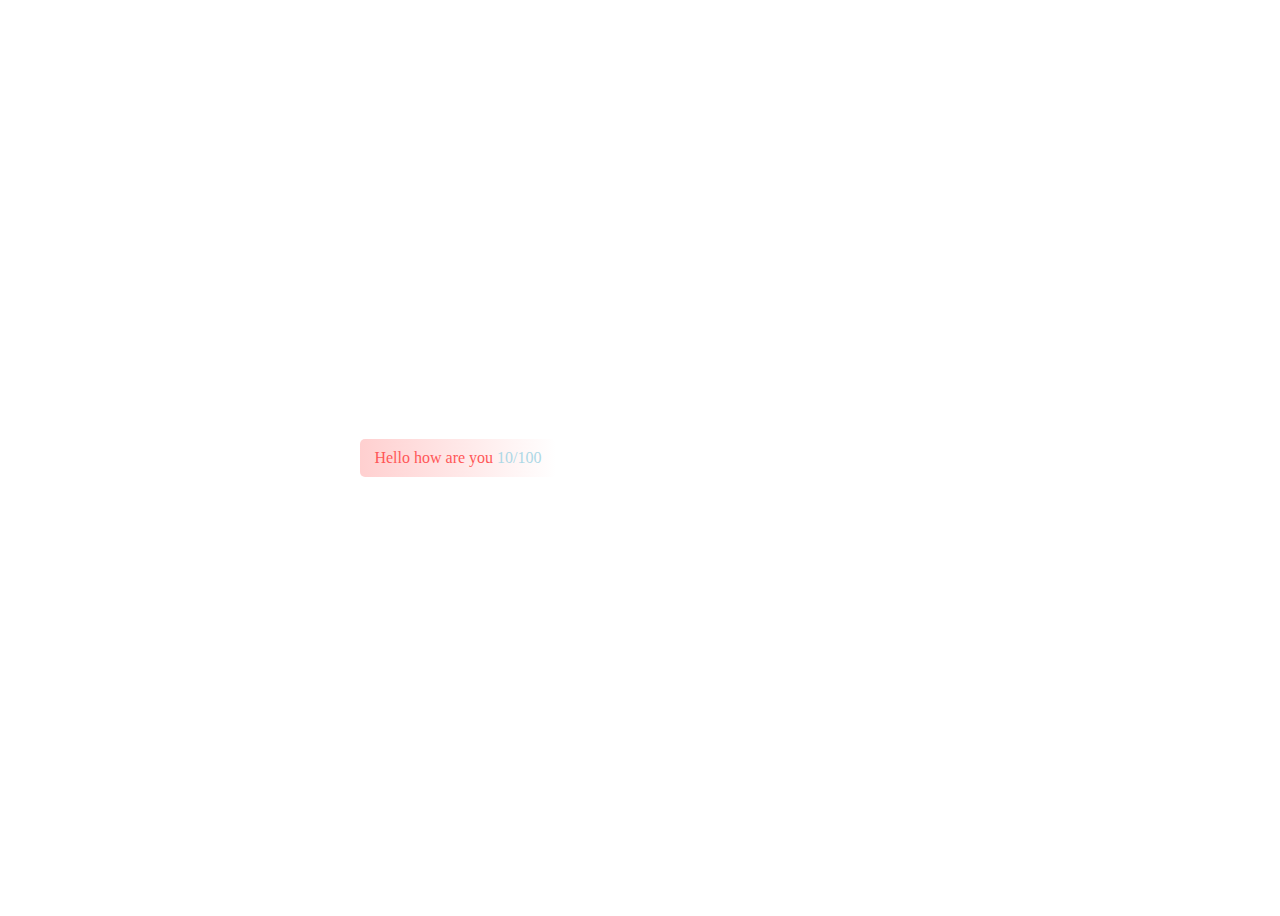
==== index.html @ 336e9f76 "initial commit" ====
<!DOCTYPE html>
<html lang="en">

<head>
    <meta charset="UTF-8">
    <meta http-equiv="X-UA-Compatible" content="IE=edge">
    <meta name="viewport" content="width=device-width, initial-scale=1.0">
    <title>component solution</title>
    <link rel="icon" href="/CHANLLAGE 2/images/favicon-32x32.png" type="image/png" sizes="32x32">
    <link rel="stylesheet" href="style.css">

</head>

<body>
    <!-- <strong>Your Result</strong>
     <div>
        <strong>76</strong> 
        <p>of 100</p>
     </div> -->

    <!-- <div class="container">
        <div class="col-1">
            <p>Your Result</p>

            <div>
                <h2>76</h2>
                <p>of 100</p>
            </div>
        </div>
        <div class="col-2">hello world</div>
    </div> -->


    <p>
        Hello how are you
        <span >
            10/100
        </span>
    </p>
</body>

</html>
---- style.css ----
:root {
    --light-purple: hsl(252, 100%, 67%);
    --dark-purple: hsl(241, 81%, 54%);
}


body {
    width: 100vh;
    height: 100vh;
    background-color: #fff;
    display: flex;
    justify-content: center;
    align-items: center;
}

.container {
    border: 2px red solid;
    display: flex;
    justify-content: center;
    align-items: center;

}

.col-1,
.col-2 {
    width: 100%;
}

.col-1 {
    background-image: linear-gradient(var(--light-purple),var(--dark-purple));

}

p {
    border-radius: 5px;
    background-image: linear-gradient(to right, #ff575748, white);
    color: hsl(0, 100%, 67%);
    padding: 10px 14px
}

span {
    color: lightblue
}
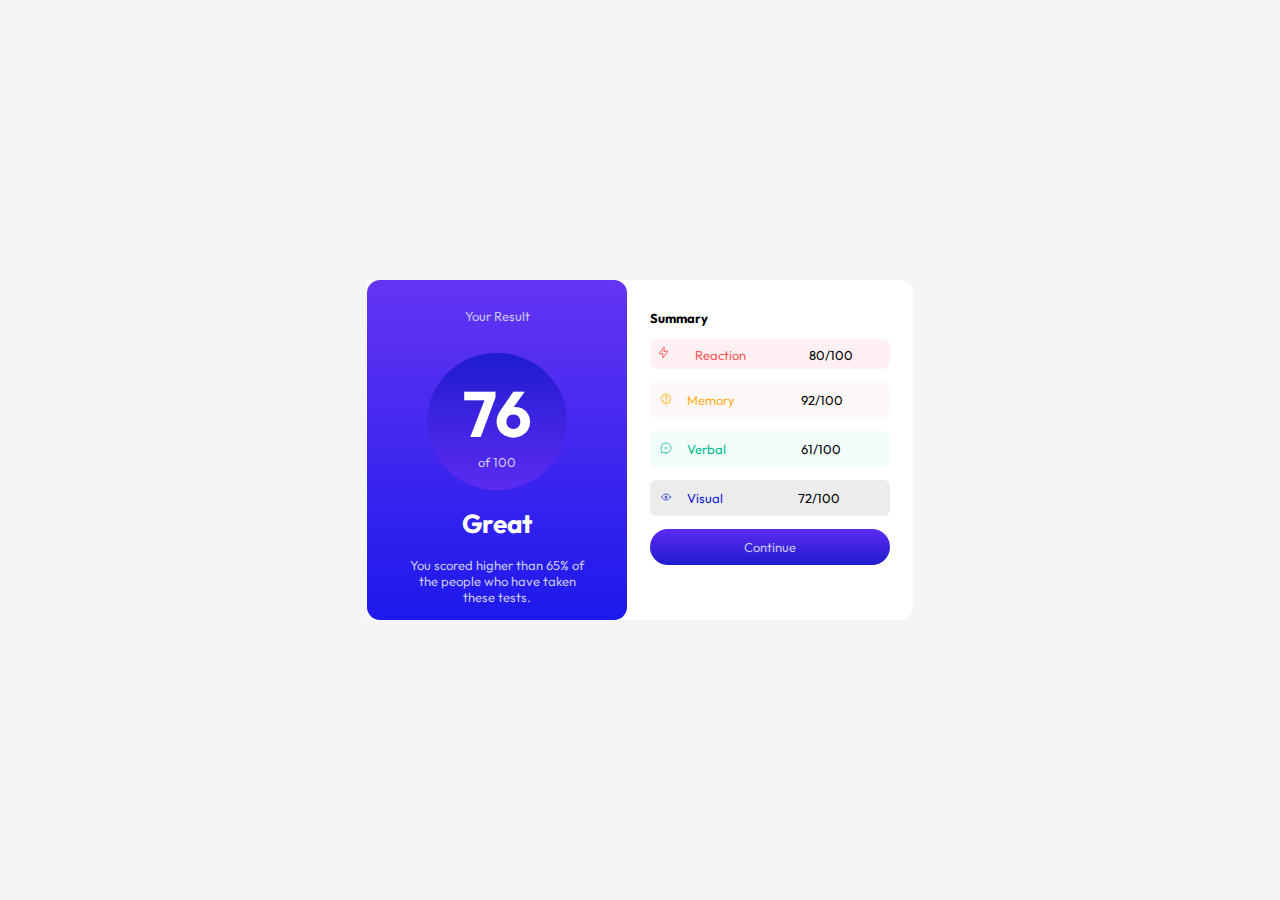
==== commit 7caee0ca: "Rename index2.html to index.html" ====
--- a/index.html
+++ b/index.html
@@ -1,42 +1,76 @@
 <!DOCTYPE html>
 <html lang="en">
-
 <head>
     <meta charset="UTF-8">
     <meta http-equiv="X-UA-Compatible" content="IE=edge">
     <meta name="viewport" content="width=device-width, initial-scale=1.0">
-    <title>component solution</title>
-    <link rel="icon" href="/CHANLLAGE 2/images/favicon-32x32.png" type="image/png" sizes="32x32">
-    <link rel="stylesheet" href="style.css">
+    <title>Summary Chanllange</title>
+    <link rel="icon" href="/CHANLLAGE 2/images/favicon-32x32.png" type="img/png" sizes="32x32">
+    <link rel="stylesheet" href="style2.css">
+
+    <link rel="preconnect" href="https://fonts.googleapis.com">
+<link rel="preconnect" href="https://fonts.gstatic.com" crossorigin>
+<link href="https://fonts.googleapis.com/css2?family=Outfit:wght@100;200;300;500;600;700;800;900&display=swap" rel="stylesheet">
+
 
 </head>
-
 <body>
-    <!-- <strong>Your Result</strong>
-     <div>
-        <strong>76</strong> 
-        <p>of 100</p>
-     </div> -->
-
-    <!-- <div class="container">
-        <div class="col-1">
-            <p>Your Result</p>
-
-            <div>
-                <h2>76</h2>
-                <p>of 100</p>
-            </div>
-        </div>
-        <div class="col-2">hello world</div>
-    </div> -->
+    <div class="container" style="background-color:  hsl(0, 0%, 100%);
+    border-bottom-right-radius: 20px; border-top-right-radius: 20px;">
 
 
-    <p>
-        Hello how are you
-        <span >
-            10/100
-        </span>
-    </p>
+
+        <div class="mgb">
+            <p>Your Result</p> <br>
+        
+         <div class="emg">
+            <strong class="btn">76</strong> <br>
+          of 100
+         </div>
+
+         <h1>Great</h1>
+         You scored higher than 65%  of <br> the people
+         who have taken <br> these tests.
+        </div>
+    
+
+
+
+        <div class="sumg">
+            <strong>Summary</strong>
+
+            <p class="col1">
+               <img src="/CHANLLAGE 2/images/icon-reaction.svg" alt="reacton image" sizes="10x10" width="15px" height="15px"> &nbsp; <span class="react"> Reaction</span> &nbsp;&nbsp;&nbsp;&nbsp;&nbsp;&nbsp;&nbsp;&nbsp;&nbsp;&nbsp;&nbsp;&nbsp;&nbsp;&nbsp;
+                <span>80/100</span>
+            </p>
+
+
+            <p class="col2">
+                <img src="/CHANLLAGE 2/images/icon-memory.svg" alt="icon-memory"sizes="10x10" width="12px" height="12px"><span class="mem">Memory</span>&nbsp;&nbsp;&nbsp;&nbsp;&nbsp;&nbsp;&nbsp;&nbsp;&nbsp;&nbsp;&nbsp;&nbsp;&nbsp; &nbsp;&nbsp; <span>92/100</span>
+            </p>
+
+
+            <p class="col3">
+                <img src="/CHANLLAGE 2/images/icon-verbal.svg" alt="icon-verbal" width="12px" height="12px" sizes="10x10"><span class="ver">Verbal</span>&nbsp;&nbsp;&nbsp;&nbsp;&nbsp;&nbsp;&nbsp;&nbsp;&nbsp;&nbsp;&nbsp;&nbsp;&nbsp;&nbsp;&nbsp;&nbsp;&nbsp;&nbsp;&nbsp;
+                <span>61/100</span>
+            </p>
+
+
+            <p class="col4">
+                <img src="/CHANLLAGE 2/images/icon-visual.svg" alt="icon-visual" width="12px" height="12px" sizes="10x10"><span class="vis">Visual</span>&nbsp;&nbsp;&nbsp;&nbsp;&nbsp;&nbsp;&nbsp;&nbsp;&nbsp;&nbsp;&nbsp;&nbsp;&nbsp;&nbsp;&nbsp;&nbsp;&nbsp;&nbsp;&nbsp;
+                <span>72/100</span>
+            </p>
+
+
+            <div class="con">
+                Continue
+            </div>
+
+
+        </div>
+
+
+    </div>
+    
 </body>
-
-</html>+</html>
--- a/style2.css
+++ b/style2.css
@@ -0,0 +1,119 @@
+
+
+
+
+body {
+    background-color: rgb(244, 245, 246);
+    width: 100vh;
+    height: 100vh;
+    display:flex;
+    align-items: center;
+    justify-content: center;
+    margin: auto;
+    font-family: 'Outfit', sans-serif;
+    
+}
+
+.container {
+    display: flex;
+    justify-content: center;
+
+
+}
+    
+.mgb {
+    background-image: linear-gradient(hsl(255, 89%, 58%), hsl(241, 84%, 51%));
+    border-radius: 13px;
+    text-align: center;
+    color:hwb(241 78% 0%);
+    font-size: 13px;
+    font-weight: 500px;
+    width: 15rem;
+    padding:15px 10px;
+
+    
+}
+.emg{
+    background-color:hsl(0, 0%, 100%);
+    border-radius: 50%;
+    padding: 20px 20px;
+    width: 100px;
+    margin: auto;
+    background-image: linear-gradient( hsl(241, 76%, 46%),hsl(255, 89%, 56%));
+}
+.btn {
+    font-size: 4rem;
+    color: hsl(0, 0%, 100%);
+    font-weight: 700px;
+}
+h1 {
+    color: hsl(0, 0%, 100%); 
+
+} 
+
+
+
+.sumg {
+    background-color: hsl(0, 0%, 100%);
+    border-radius: 13px;
+    font-size: 13px;
+    font-weight: 500px;
+    width: 15rem;
+    padding:30px 23px;
+    height: auto;
+
+
+}
+.col1 {
+    border: 1px;
+    background-color:rgb(255, 241, 243);
+    padding: 6px;
+    border-radius: 8px;
+    font-size: 13px;
+}
+.react {
+    color: hsl(0, 100%, 67%);
+    padding: 15px;
+}
+.col2 {
+    border: 1px;
+    background-color: hsla(0, 78%, 96%, 0.368);
+    padding: 10px;
+    border-radius: 6px;
+    font-size: 13px;
+}
+.mem {
+    color: hsl(39, 100%, 56%);
+    padding: 15px;
+}
+.col3 {
+    border: 1px;
+    background-color: hsla(165, 67%, 93%, 0.426) ;
+    padding: 10px;
+    border-radius: 6px;
+    font-size: 13px;
+}
+.ver {
+    color:  hsl(166, 100%, 37%) ;
+    padding: 15px;
+    
+}.col4 {
+    border: 1px;
+    background-color: rgba(176, 177, 182, 0.244)  ;
+    padding: 10px;
+    border-radius: 6px;
+    font-size: 13px;
+}
+.vis {
+    color: hsl(234, 85%, 45%);
+    padding: 15px;
+}
+.con {
+    border: 1px;
+    background-image: linear-gradient(hsl(255, 89%, 56%),  hsl(241, 76%, 46%)) ;
+    padding: 10px;
+    border-radius: 50px;
+    width: 30%px;
+    color:hsl(241, 100%, 89%) ;
+    text-align: center;
+} 
